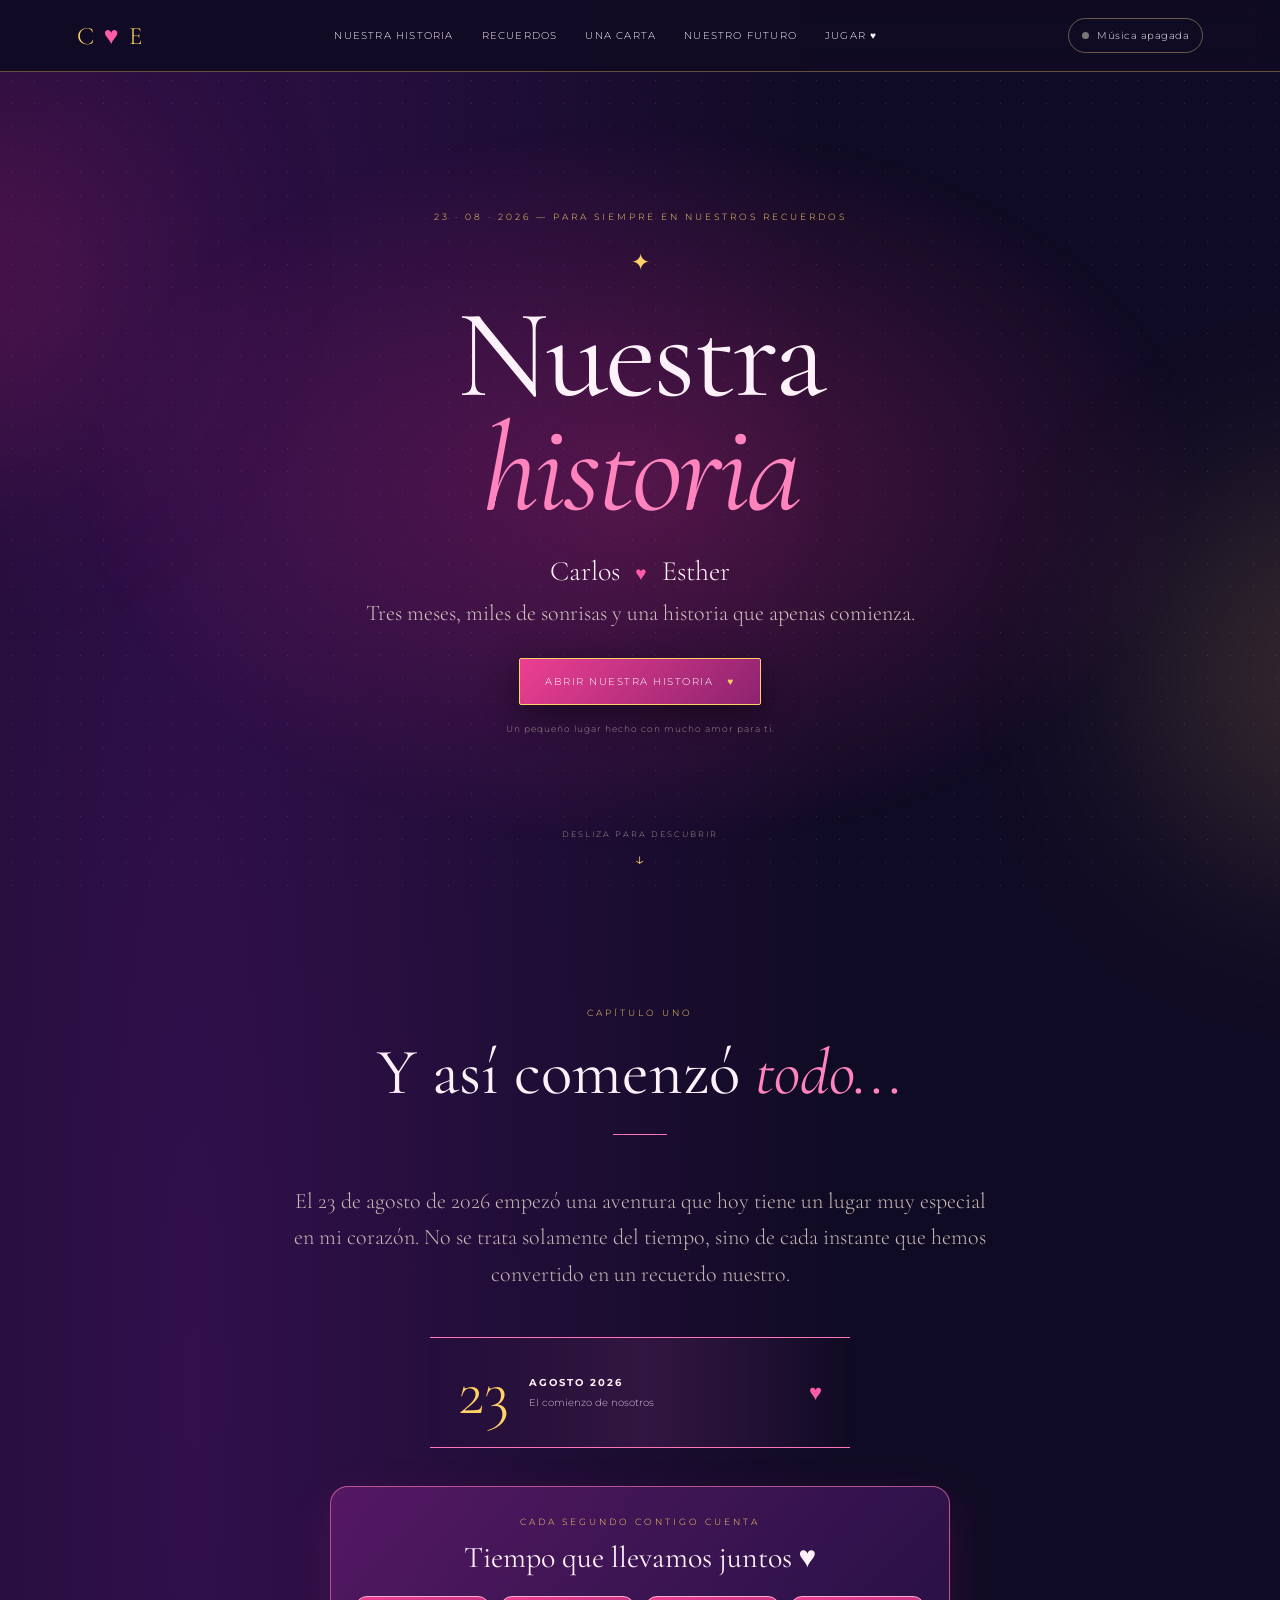
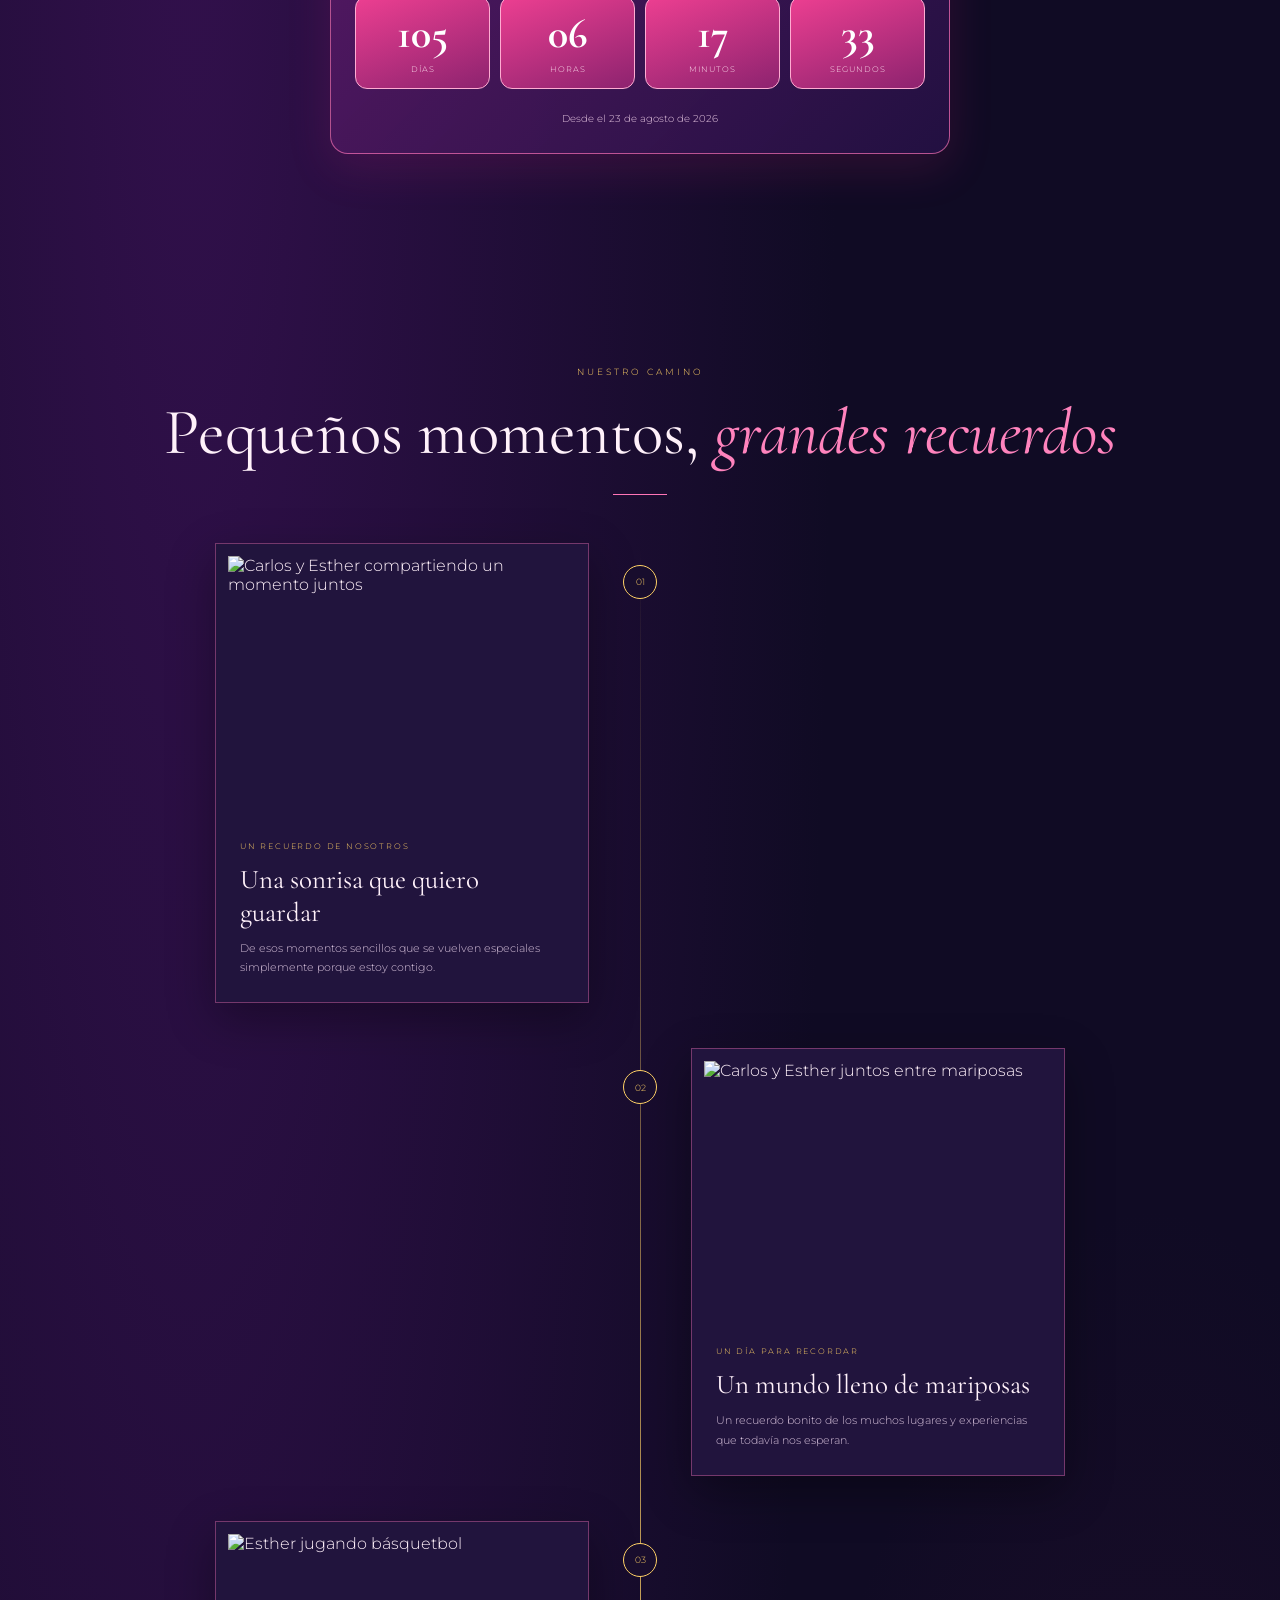
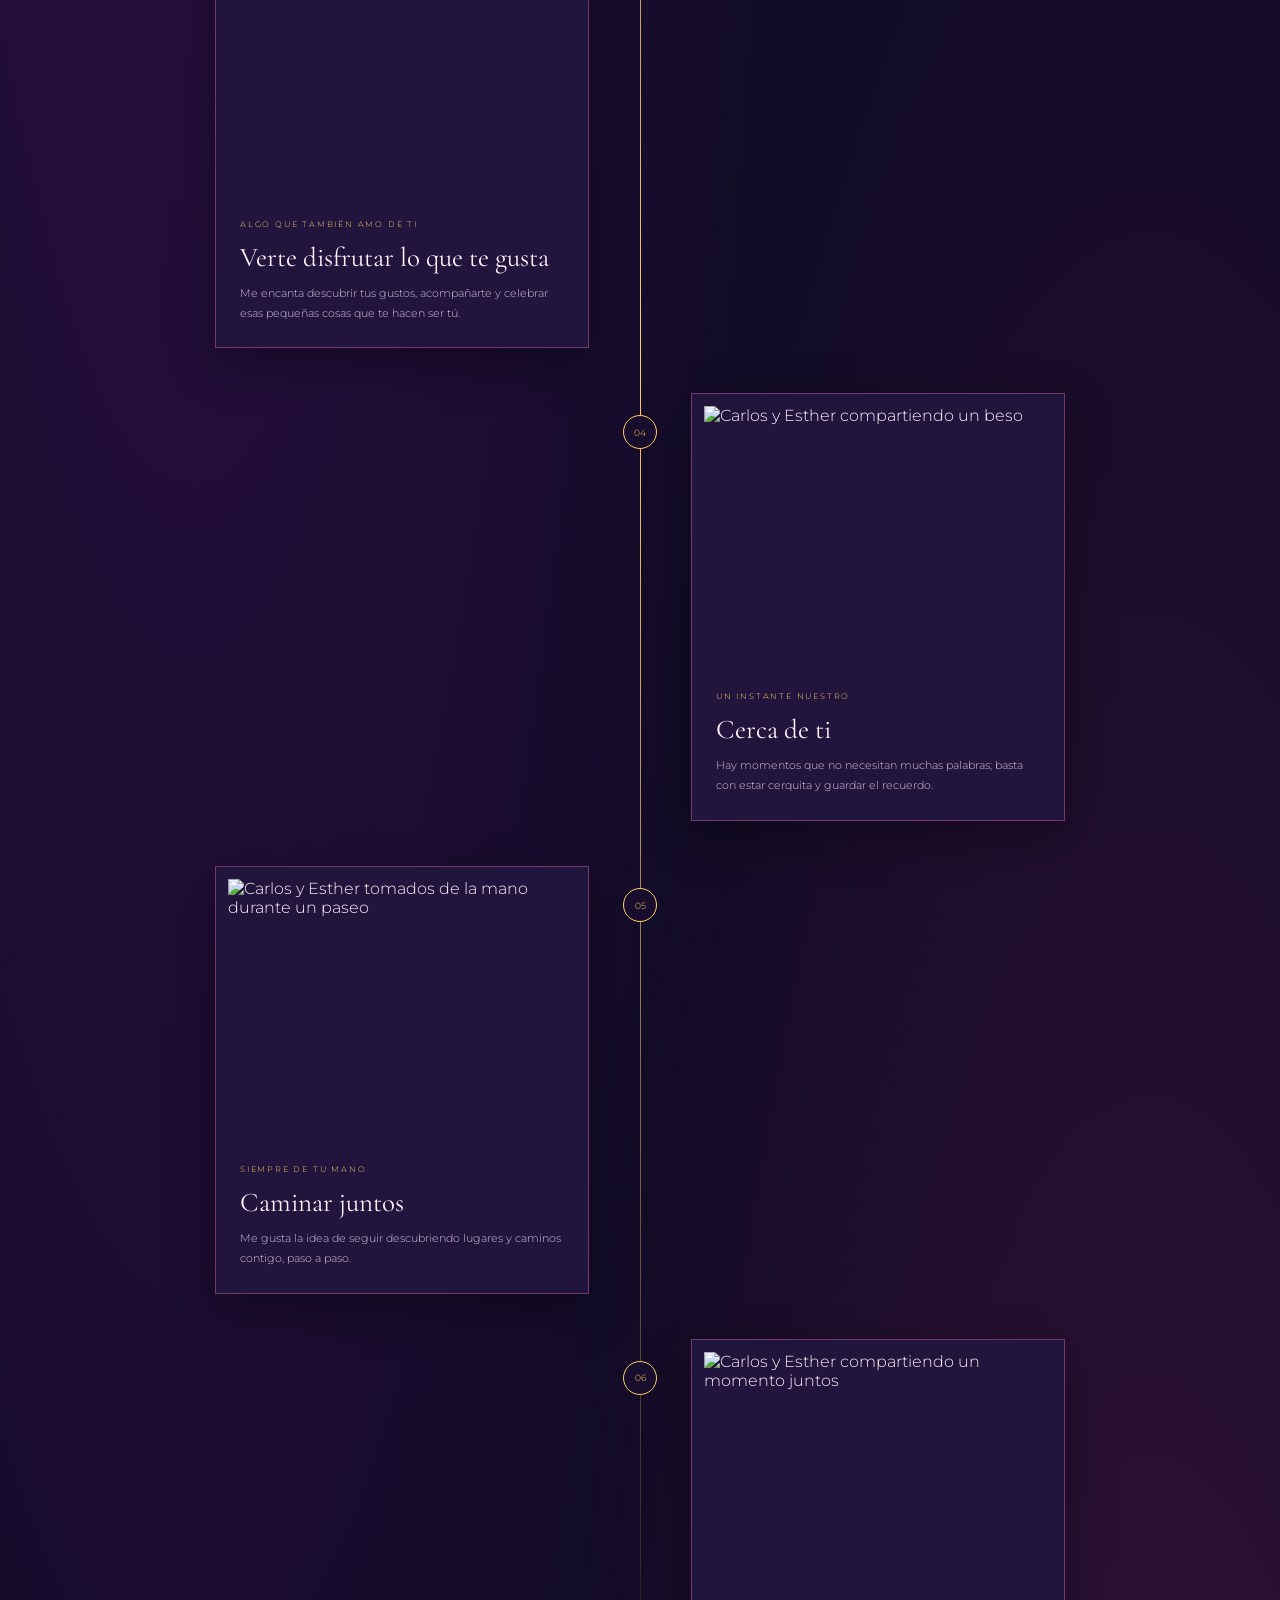
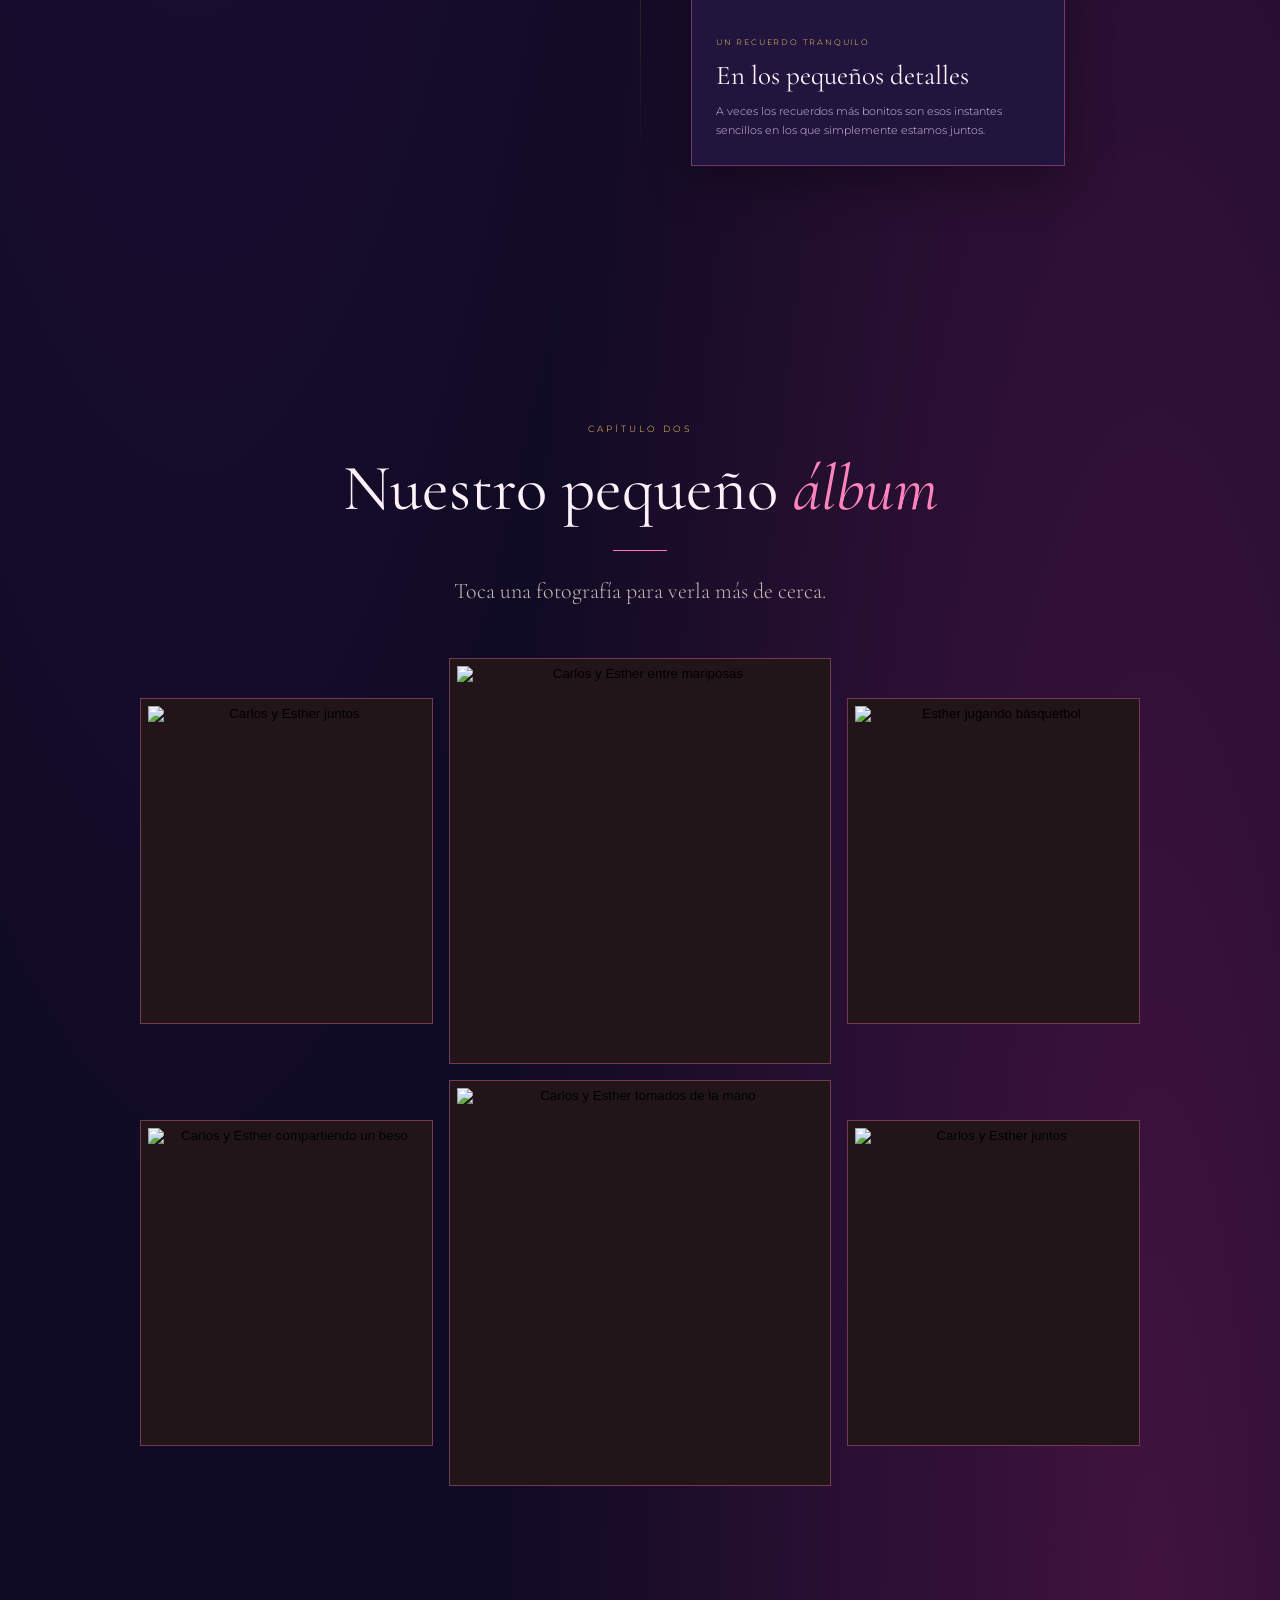
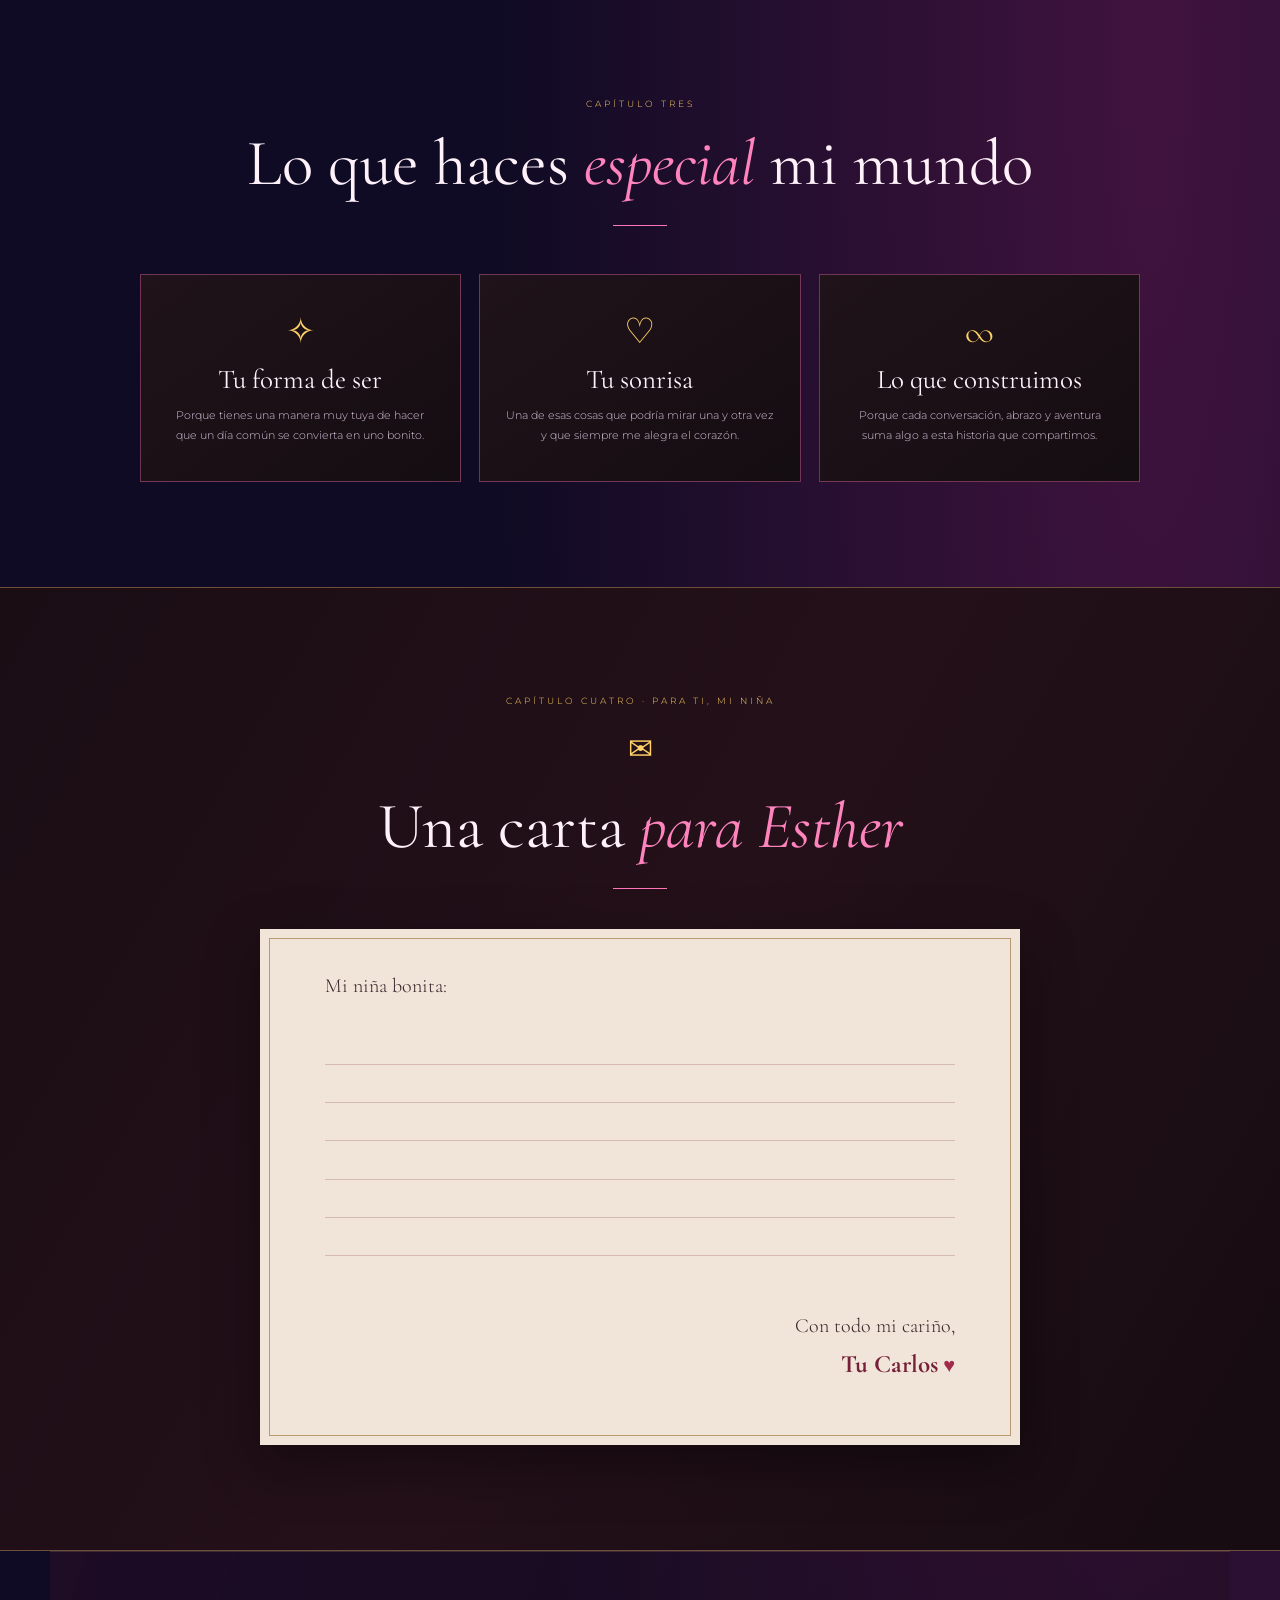
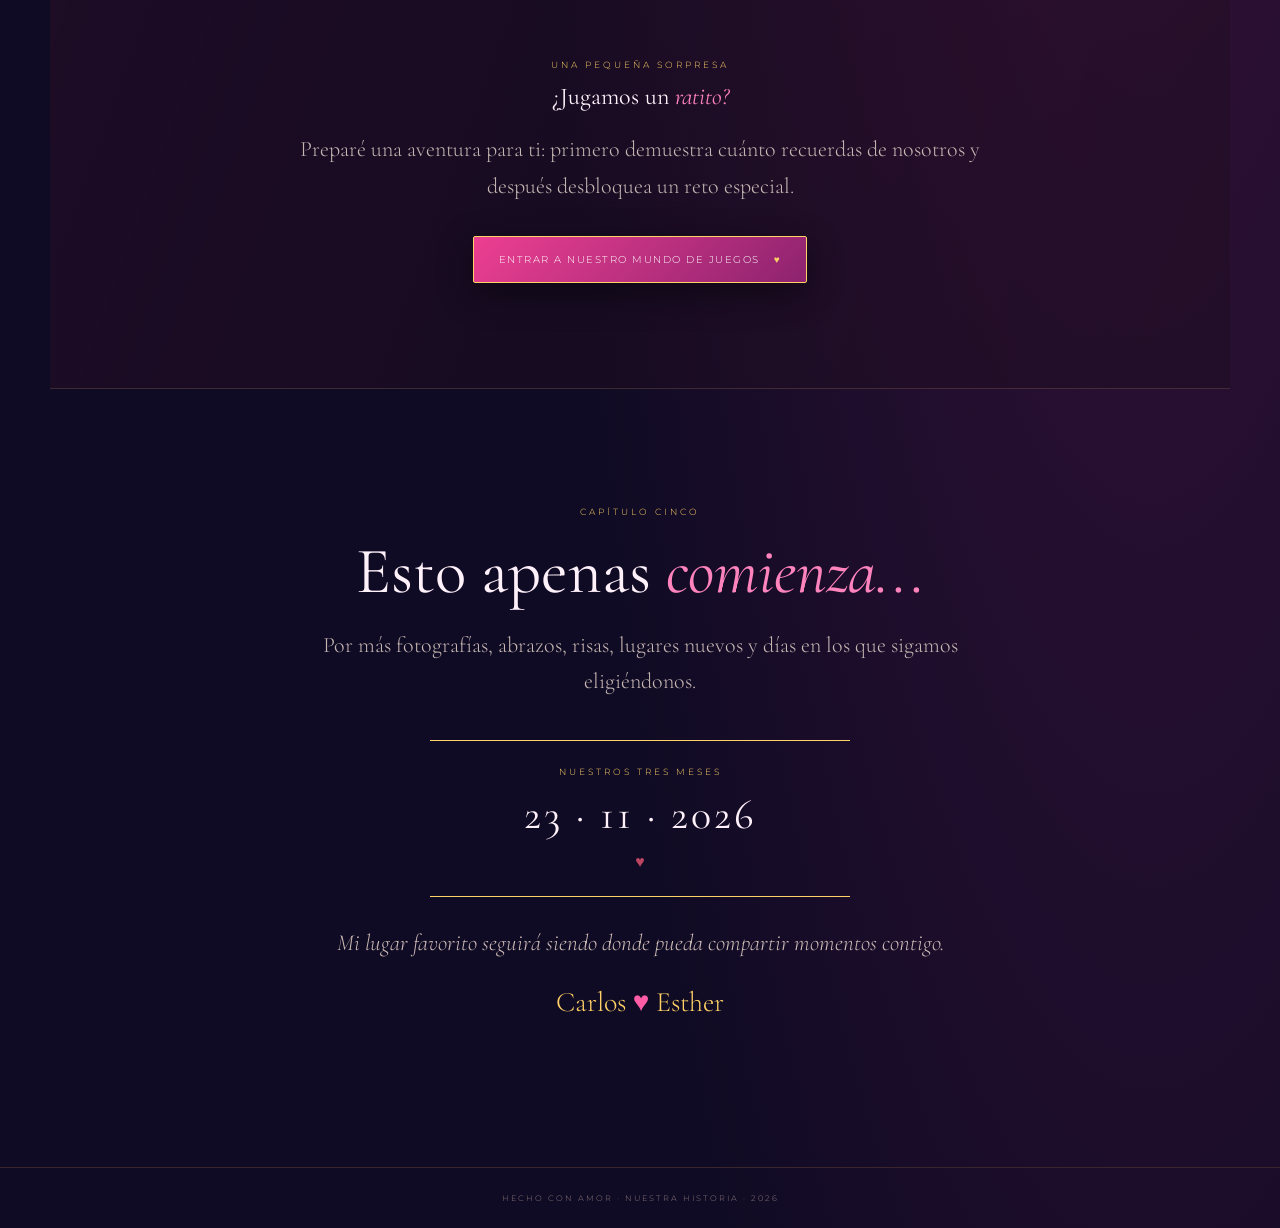
==== index.html @ ae290d11 "Add files via upload" ====
<!DOCTYPE html>
<html lang="es">
<head>
  <meta charset="UTF-8">
  <meta name="viewport" content="width=device-width, initial-scale=1.0">
  <meta name="theme-color" content="#10090d">
  <meta name="description" content="Nuestra historia: Carlos y Esther, tres meses de recuerdos.">
  <title>Nuestra historia | Carlos & Esther</title>
  <link rel="stylesheet" href="style.css">
</head>
<body>
  <div class="ambient ambient-one"></div>
  <div class="ambient ambient-two"></div>

  <header class="topbar">
    <a class="brand" href="#inicio" aria-label="Ir al inicio">C <span>♥</span> E</a>
    <button class="menu-toggle" id="menuToggle" aria-expanded="false" aria-controls="mainNav">☰</button>
    <nav id="mainNav" class="main-nav">
      <a href="#historia">Nuestra historia</a>
      <a href="#recuerdos">Recuerdos</a>
      <a href="#carta">Una carta</a>
      <a href="#futuro">Nuestro futuro</a>
      <a href="juegos.html">Jugar ♥</a>
    </nav>
    <button class="music-control" id="musicToggle" type="button" aria-label="Reproducir o pausar música">
      <span class="music-dot"></span><span id="musicLabel">Música apagada</span>
    </button>
  </header>

  <main>
    <section class="hero" id="inicio">
      <div class="hero-content">
        <p class="eyebrow">23 · 08 · 2026 — PARA SIEMPRE EN NUESTROS RECUERDOS</p>
        <div class="ornament">✦</div>
        <h1>Nuestra <em>historia</em></h1>
        <p class="hero-subtitle">Carlos <span class="heart">♥</span> Esther</p>
        <p class="hero-copy">Tres meses, miles de sonrisas y una historia que apenas comienza.</p>
        <button class="primary-button" id="enterButton" type="button">Abrir nuestra historia <span>♥</span></button>
        <p class="hint">Un pequeño lugar hecho con mucho amor para ti.</p>
      </div>
      <div class="scroll-cue">DESLIZA PARA DESCUBRIR <span>↓</span></div>
    </section>

    <section class="intro section" id="historia">
      <div class="section-heading">
        <p class="eyebrow">CAPÍTULO UNO</p>
        <h2>Y así comenzó <em>todo...</em></h2>
        <div class="gold-line"></div>
      </div>
      <p class="section-lead">El 23 de agosto de 2026 empezó una aventura que hoy tiene un lugar muy especial en mi corazón. No se trata solamente del tiempo, sino de cada instante que hemos convertido en un recuerdo nuestro.</p>
      <div class="date-card">
        <span class="date-number">23</span>
        <div><strong>AGOSTO 2026</strong><small>El comienzo de nosotros</small></div>
        <span class="date-heart">♥</span>
      </div>
      <div class="love-counter" aria-live="off">
        <p class="eyebrow">CADA SEGUNDO CONTIGO CUENTA</p>
        <h3>Tiempo que llevamos juntos ♥</h3>
        <div class="counter-grid">
          <div><strong id="countDays">0</strong><span>DÍAS</span></div>
          <div><strong id="countHours">00</strong><span>HORAS</span></div>
          <div><strong id="countMinutes">00</strong><span>MINUTOS</span></div>
          <div><strong id="countSeconds">00</strong><span>SEGUNDOS</span></div>
        </div>
        <small>Desde el 23 de agosto de 2026</small>
      </div>
    </section>

    <section class="timeline-section section">
      <div class="section-heading">
        <p class="eyebrow">NUESTRO CAMINO</p>
        <h2>Pequeños momentos, <em>grandes recuerdos</em></h2>
        <div class="gold-line"></div>
      </div>
      <div class="timeline">
        <article class="timeline-item">
          <div class="timeline-marker">01</div>
          <div class="timeline-card">
            <img src="fotos/recuerdo-01.jpg" alt="Carlos y Esther compartiendo un momento juntos" class="open-photo">
            <div class="timeline-text"><span class="mini-date">UN RECUERDO DE NOSOTROS</span><h3>Una sonrisa que quiero guardar</h3><p>De esos momentos sencillos que se vuelven especiales simplemente porque estoy contigo.</p></div>
          </div>
        </article>
        <article class="timeline-item reverse">
          <div class="timeline-marker">02</div>
          <div class="timeline-card">
            <img src="fotos/recuerdo-02.jpg" alt="Carlos y Esther juntos entre mariposas" class="open-photo">
            <div class="timeline-text"><span class="mini-date">UN DÍA PARA RECORDAR</span><h3>Un mundo lleno de mariposas</h3><p>Un recuerdo bonito de los muchos lugares y experiencias que todavía nos esperan.</p></div>
          </div>
        </article>
        <article class="timeline-item">
          <div class="timeline-marker">03</div>
          <div class="timeline-card">
            <img src="fotos/recuerdo-03.jpg" alt="Esther jugando básquetbol" class="open-photo">
            <div class="timeline-text"><span class="mini-date">ALGO QUE TAMBIÉN AMO DE TI</span><h3>Verte disfrutar lo que te gusta</h3><p>Me encanta descubrir tus gustos, acompañarte y celebrar esas pequeñas cosas que te hacen ser tú.</p></div>
          </div>
        </article>
        <article class="timeline-item reverse">
          <div class="timeline-marker">04</div>
          <div class="timeline-card">
            <img src="fotos/recuerdo-04.jpg" alt="Carlos y Esther compartiendo un beso" class="open-photo">
            <div class="timeline-text"><span class="mini-date">UN INSTANTE NUESTRO</span><h3>Cerca de ti</h3><p>Hay momentos que no necesitan muchas palabras; basta con estar cerquita y guardar el recuerdo.</p></div>
          </div>
        </article>
        <article class="timeline-item">
          <div class="timeline-marker">05</div>
          <div class="timeline-card">
            <img src="fotos/recuerdo-05.jpg" alt="Carlos y Esther tomados de la mano durante un paseo" class="open-photo">
            <div class="timeline-text"><span class="mini-date">SIEMPRE DE TU MANO</span><h3>Caminar juntos</h3><p>Me gusta la idea de seguir descubriendo lugares y caminos contigo, paso a paso.</p></div>
          </div>
        </article>
        <article class="timeline-item reverse">
          <div class="timeline-marker">06</div>
          <div class="timeline-card">
            <img src="fotos/recuerdo-06.jpg" alt="Carlos y Esther compartiendo un momento juntos" class="open-photo">
            <div class="timeline-text"><span class="mini-date">UN RECUERDO TRANQUILO</span><h3>En los pequeños detalles</h3><p>A veces los recuerdos más bonitos son esos instantes sencillos en los que simplemente estamos juntos.</p></div>
          </div>
        </article>
      </div>
    </section>

    <section class="gallery-section section" id="recuerdos">
      <div class="section-heading">
        <p class="eyebrow">CAPÍTULO DOS</p>
        <h2>Nuestro pequeño <em>álbum</em></h2>
        <div class="gold-line"></div>
        <p class="section-lead">Toca una fotografía para verla más de cerca.</p>
      </div>
      <div class="gallery">
        <button class="gallery-photo tall" data-photo="fotos/recuerdo-01.jpg" aria-label="Ampliar fotografía 1"><img src="fotos/recuerdo-01.jpg" alt="Carlos y Esther juntos"></button>
        <button class="gallery-photo wide" data-photo="fotos/recuerdo-02.jpg" aria-label="Ampliar fotografía 2"><img src="fotos/recuerdo-02.jpg" alt="Carlos y Esther entre mariposas"></button>
        <button class="gallery-photo tall" data-photo="fotos/recuerdo-03.jpg" aria-label="Ampliar fotografía 3"><img src="fotos/recuerdo-03.jpg" alt="Esther jugando básquetbol"></button>
        <button class="gallery-photo tall" data-photo="fotos/recuerdo-04.jpg" aria-label="Ampliar fotografía 4"><img src="fotos/recuerdo-04.jpg" alt="Carlos y Esther compartiendo un beso"></button>
        <button class="gallery-photo wide" data-photo="fotos/recuerdo-05.jpg" aria-label="Ampliar fotografía 5"><img src="fotos/recuerdo-05.jpg" alt="Carlos y Esther tomados de la mano"></button>
        <button class="gallery-photo tall" data-photo="fotos/recuerdo-06.jpg" aria-label="Ampliar fotografía 6"><img src="fotos/recuerdo-06.jpg" alt="Carlos y Esther juntos"></button>
      </div>
    </section>

    <section class="love-section section">
      <div class="section-heading">
        <p class="eyebrow">CAPÍTULO TRES</p>
        <h2>Lo que haces <em>especial</em> mi mundo</h2>
        <div class="gold-line"></div>
      </div>
      <div class="love-grid">
        <article class="love-card"><span>✧</span><h3>Tu forma de ser</h3><p>Porque tienes una manera muy tuya de hacer que un día común se convierta en uno bonito.</p></article>
        <article class="love-card"><span>♡</span><h3>Tu sonrisa</h3><p>Una de esas cosas que podría mirar una y otra vez y que siempre me alegra el corazón.</p></article>
        <article class="love-card"><span>∞</span><h3>Lo que construimos</h3><p>Porque cada conversación, abrazo y aventura suma algo a esta historia que compartimos.</p></article>
      </div>
    </section>

    <section class="letter-section section" id="carta">
      <div class="letter-wrap">
        <p class="eyebrow">CAPÍTULO CUATRO · PARA TI, MI NIÑA</p>
        <div class="letter-icon">✉</div>
        <h2>Una carta <em>para Esther</em></h2>
        <div class="gold-line"></div>
        <div class="letter letter-blank">
          <p>Mi niña bonita:</p>
          <div class="write-lines" aria-label="Espacio reservado para escribir tu carta">
            <span></span><span></span><span></span><span></span><span></span><span></span>
          </div>
          <p class="letter-sign">Con todo mi cariño,<br><strong>Tu Carlos</strong> <span>♥</span></p>
        </div>
      </div>
    </section>

    <section class="games-invite section">
      <p class="eyebrow">UNA PEQUEÑA SORPRESA</p>
      <h2>¿Jugamos un <em>ratito?</em></h2>
      <p class="section-lead">Preparé una aventura para ti: primero demuestra cuánto recuerdas de nosotros y después desbloquea un reto especial.</p>
      <a class="primary-button game-link" href="juegos.html">Entrar a nuestro mundo de juegos <span>♥</span></a>
    </section>

    <section class="future-section section" id="futuro">
      <p class="eyebrow">CAPÍTULO CINCO</p>
      <h2>Esto apenas <em>comienza...</em></h2>
      <p class="section-lead">Por más fotografías, abrazos, risas, lugares nuevos y días en los que sigamos eligiéndonos.</p>
      <div class="anniversary">
        <span class="anniversary-label">NUESTROS TRES MESES</span>
        <strong>23 · 11 · 2026</strong>
        <span class="anniversary-heart">♥</span>
      </div>
      <p class="closing">Mi lugar favorito seguirá siendo donde pueda compartir momentos contigo.</p>
      <p class="final-names">Carlos <span>♥</span> Esther</p>
    </section>
  </main>

  <footer>HECHO CON AMOR · NUESTRA HISTORIA · 2026</footer>

  <audio id="backgroundMusic" src="musica/labios-de-cereza-2.mp3" preload="auto" loop></audio>

  <div class="lightbox" id="lightbox" aria-hidden="true">
    <button class="lightbox-close" id="lightboxClose" aria-label="Cerrar fotografía">×</button>
    <img id="lightboxImage" src="" alt="Fotografía ampliada">
  </div>

  <script src="script.js"></script>
</body>
</html>
---- style.css ----
@import url('https://fonts.googleapis.com/css2?family=Cormorant+Garamond:ital,wght@0,400;0,500;0,600;1,400;1,500&family=Montserrat:wght@300;400;500;600&display=swap');

:root{--black:#10090d;--panel:#1a1016;--wine:#751d37;--wine2:#a12b4b;--gold:#d6b878;--cream:#f4e9dc;--muted:#b9a9a9}
*{box-sizing:border-box}
html{scroll-behavior:smooth;scroll-padding-top:85px}
body{margin:0;background:var(--black);color:var(--cream);font-family:Montserrat,Arial,sans-serif;font-weight:300;overflow-x:hidden}
body:before{content:"";position:fixed;inset:0;pointer-events:none;z-index:-1;opacity:.13;background-image:radial-gradient(#d6b878 0.6px,transparent .6px);background-size:23px 23px}
.ambient{position:fixed;width:360px;height:360px;border-radius:50%;filter:blur(110px);opacity:.12;pointer-events:none;z-index:-1}.ambient-one{background:#9b2346;top:10%;left:-220px}.ambient-two{background:#b68b45;right:-240px;bottom:5%}
.topbar{height:72px;padding:0 6%;display:flex;align-items:center;justify-content:space-between;position:sticky;top:0;z-index:20;background:rgba(16,9,13,.92);backdrop-filter:blur(14px);border-bottom:1px solid rgba(214,184,120,.2)}
.brand{font-family:'Cormorant Garamond',serif;font-size:25px;color:var(--gold);text-decoration:none;letter-spacing:2px}.brand span,.heart,.final-names span{color:#c44b68}
.main-nav{display:flex;gap:28px}.main-nav a{font-size:10px;letter-spacing:1.2px;text-transform:uppercase;color:var(--cream);text-decoration:none;transition:.25s}.main-nav a:hover{color:var(--gold)}
.music-control,.menu-toggle{border:1px solid rgba(214,184,120,.45);background:transparent;color:var(--cream);padding:10px 13px;border-radius:30px;font:inherit;font-size:10px;letter-spacing:.5px;cursor:pointer}.music-dot{display:inline-block;width:7px;height:7px;background:#777;border-radius:50%;margin-right:8px}.music-control.playing .music-dot{background:#d6b878;box-shadow:0 0 10px #d6b878;animation:pulse 1.5s infinite}.menu-toggle{display:none}
.hero{min-height:calc(100vh - 72px);display:grid;place-items:center;text-align:center;position:relative;padding:90px 20px 110px;background:radial-gradient(ellipse at center,rgba(102,23,49,.22),transparent 58%)}
.hero-content{max-width:760px;animation:rise 1.2s both}.eyebrow{font-size:9px;letter-spacing:3px;color:var(--gold);line-height:1.8}.ornament{color:var(--gold);font-size:23px;margin:23px 0}
h1,h2,h3,p{margin-top:0}h1,h2{font-family:'Cormorant Garamond',Georgia,serif;font-weight:400}h1{font-size:clamp(65px,12vw,126px);line-height:.9;margin:0;color:var(--cream);letter-spacing:-3px}h1 em,h2 em{color:var(--gold);font-weight:400}h1 em{display:block}
.hero-subtitle{font-family:'Cormorant Garamond',serif;font-size:28px;margin:28px 0 12px}.heart{font-size:19px;padding:0 8px}.hero-copy{font-family:'Cormorant Garamond',serif;font-size:22px;color:#d2c1bd;margin:0 auto 32px}
.primary-button{background:linear-gradient(135deg,#84223e,#541326);border:1px solid var(--gold);border-radius:2px;color:#fff1df;padding:16px 25px;font:inherit;font-size:10px;letter-spacing:1.5px;text-transform:uppercase;cursor:pointer;box-shadow:0 10px 35px #0007;transition:.3s}.primary-button:hover{transform:translateY(-3px);box-shadow:0 12px 35px #8d294a55}.primary-button span{color:var(--gold);margin-left:10px}.hint{font-size:9px;color:#9d8b8d;margin-top:18px;letter-spacing:1px}.scroll-cue{position:absolute;bottom:30px;font-size:8px;letter-spacing:2px;color:#a99791}.scroll-cue span{display:block;color:var(--gold);font-size:18px;margin-top:9px}
.section{padding:105px 7%;max-width:1180px;margin:auto}.section-heading{text-align:center;margin-bottom:48px}.section-heading h2,.letter-wrap h2,.future-section h2{font-size:clamp(42px,6vw,65px);margin:12px 0 16px}.gold-line{width:54px;height:1px;background:var(--gold);margin:22px auto}.section-lead{max-width:700px;margin:0 auto;text-align:center;color:#c6b7b3;font-family:'Cormorant Garamond',serif;font-size:22px;line-height:1.65}
.date-card{max-width:420px;margin:45px auto 0;padding:22px 28px;border-top:1px solid #8f7047;border-bottom:1px solid #8f7047;display:flex;align-items:center;gap:20px;background:linear-gradient(90deg,transparent,#24151c,transparent)}.date-number{font-family:'Cormorant Garamond',serif;font-size:65px;color:var(--gold);line-height:1}.date-card strong,.date-card small{display:block}.date-card strong{font-size:10px;letter-spacing:2px}.date-card small{font-size:10px;color:var(--muted);margin-top:7px}.date-heart{margin-left:auto;color:#bd4561;font-size:22px}
.timeline{max-width:850px;margin:0 auto;position:relative}.timeline:before{content:"";position:absolute;left:50%;top:0;bottom:0;width:1px;background:linear-gradient(transparent,var(--gold),transparent)}.timeline-item{position:relative;display:flex;width:100%;margin:0 0 45px}.timeline-item.reverse{justify-content:flex-end}.timeline-marker{position:absolute;left:calc(50% - 17px);top:22px;width:34px;height:34px;border:1px solid var(--gold);border-radius:50%;background:var(--black);display:grid;place-items:center;color:var(--gold);font-size:9px;z-index:2}.timeline-card{width:44%;background:var(--panel);border:1px solid rgba(214,184,120,.2);padding:12px;box-shadow:0 16px 45px #0005}.timeline-card img{width:100%;height:260px;object-fit:cover;cursor:zoom-in;display:block}.timeline-text{padding:18px 12px 12px}.mini-date{font-size:8px;letter-spacing:1.8px;color:var(--gold)}.timeline-text h3,.love-card h3{font-family:'Cormorant Garamond',serif;font-size:27px;font-weight:400;margin:10px 0}.timeline-text p,.love-card p{font-size:11px;line-height:1.8;color:var(--muted);margin:0}
.gallery{display:grid;grid-template-columns:1fr 1.3fr 1fr;gap:16px;align-items:center}.gallery-photo{padding:7px;background:#21151a;border:1px solid rgba(214,184,120,.35);cursor:zoom-in;overflow:hidden}.gallery-photo img{width:100%;height:310px;display:block;object-fit:cover;transition:transform .5s}.gallery-photo:hover img{transform:scale(1.04)}.gallery-photo.wide img{height:390px}
.love-grid{display:grid;grid-template-columns:repeat(3,1fr);gap:18px}.love-card{text-align:center;padding:36px 24px;background:linear-gradient(145deg,#20131a,#140d11);border:1px solid rgba(214,184,120,.22)}.love-card>span{font-family:'Cormorant Garamond',serif;color:var(--gold);font-size:35px}
.letter-section{max-width:none;background:linear-gradient(120deg,#1a0d14,#241019,#160c11);border-top:1px solid #6f4e3c;border-bottom:1px solid #6f4e3c}.letter-wrap{max-width:760px;margin:auto;text-align:center}.letter-icon{font-size:30px;color:var(--gold);margin:20px}.letter{margin-top:40px;text-align:left;padding:40px clamp(22px,6vw,65px);background:#f0e5d8;color:#38232a;box-shadow:0 18px 50px #0006;position:relative}.letter:before{content:"";position:absolute;inset:9px;border:1px solid #b99a70;pointer-events:none}.letter p{font-family:'Cormorant Garamond',serif;font-size:20px;line-height:1.7;position:relative}.letter-sign{text-align:right!important;margin-top:28px}.letter-sign strong{font-size:25px;color:#761f39}.letter-sign span{color:#a12b4b}
.future-section{text-align:center;padding-top:115px;padding-bottom:120px}.anniversary{max-width:420px;margin:40px auto 32px;padding:25px;border-top:1px solid var(--gold);border-bottom:1px solid var(--gold);display:flex;flex-direction:column;gap:12px}.anniversary-label{font-size:9px;letter-spacing:3px;color:var(--gold)}.anniversary strong{font-family:'Cormorant Garamond',serif;font-size:42px;font-weight:400;letter-spacing:3px}.anniversary-heart{color:#bd4561}.closing{font-family:'Cormorant Garamond',serif;font-style:italic;font-size:23px;color:#cbb9b4}.final-names{font-family:'Cormorant Garamond',serif;font-size:28px;color:var(--gold);margin-top:28px}
footer{text-align:center;border-top:1px solid #3a252d;padding:25px;font-size:8px;letter-spacing:2px;color:#8d7b7d}
.lightbox{position:fixed;inset:0;background:#080507f2;z-index:50;display:none;align-items:center;justify-content:center;padding:35px}.lightbox.open{display:flex}.lightbox img{max-width:min(92vw,1000px);max-height:86vh;object-fit:contain;border:1px solid var(--gold);padding:6px;background:#1a1016}.lightbox-close{position:absolute;top:20px;right:25px;background:none;border:0;color:white;font-size:40px;cursor:pointer}
@keyframes rise{from{opacity:0;transform:translateY(22px)}to{opacity:1;transform:translateY(0)}}@keyframes pulse{50%{opacity:.45;box-shadow:0 0 2px #d6b878}}
@media(max-width:760px){.topbar{padding:0 5%;height:64px}.menu-toggle{display:block;margin-left:auto;margin-right:10px}.main-nav{display:none;position:absolute;top:64px;left:0;right:0;background:#160d12;padding:18px 7%;border-bottom:1px solid #6b4b39;flex-direction:column;gap:20px}.main-nav.open{display:flex}.music-control{padding:9px 10px;font-size:9px}.hero{min-height:calc(90vh - 64px);padding-top:70px}.section{padding:78px 6%}.timeline:before{left:16px}.timeline-item,.timeline-item.reverse{justify-content:flex-start;padding-left:48px}.timeline-marker{left:0}.timeline-card{width:100%}.timeline-card img{height:230px}.gallery{grid-template-columns:1fr 1fr}.gallery-photo img,.gallery-photo.wide img{height:220px}.gallery-photo.wide{grid-column:span 2}.love-grid{grid-template-columns:1fr}.letter{padding:32px 24px}.letter p{font-size:18px}.anniversary strong{font-size:34px}}
@media(prefers-reduced-motion:reduce){html{scroll-behavior:auto}*,*:before,*:after{animation-duration:.01ms!important;transition-duration:.01ms!important}}

/* Espacio reservado para la carta personal de Carlos */
.letter-blank{min-height:440px;display:flex;flex-direction:column}
.write-lines{flex:1;min-height:230px;display:flex;flex-direction:column;justify-content:space-around;margin:8px 0 20px}
.write-lines span{display:block;border-bottom:1px solid rgba(117,31,57,.22);height:30px}

.games-invite{text-align:center;border-top:1px solid rgba(214,184,120,.18);border-bottom:1px solid rgba(214,184,120,.18);background:linear-gradient(110deg,rgba(91,20,43,.18),rgba(20,12,17,.25))}
.game-link{display:inline-block;text-decoration:none;margin-top:32px}


/* Nueva paleta: colores más vivos, alegres y románticos */
:root{--black:#100b24;--panel:#21143d;--wine:#a51f65;--wine2:#ed3f91;--gold:#ffd166;--cream:#fff1fa;--muted:#d4bfd9}
body{background:radial-gradient(ellipse at 15% 15%,#32104c 0,transparent 42%),radial-gradient(ellipse at 90% 70%,#40133e 0,transparent 40%),var(--black)}
body:before{opacity:.19;background-image:radial-gradient(#ff8ac4 .7px,transparent .7px)}
.ambient-one{background:#ff2f92;opacity:.2}.ambient-two{background:#ffd166;opacity:.18}
.topbar{background:rgba(16,11,36,.94);border-bottom-color:rgba(255,209,102,.35)}
.brand,.eyebrow,.ornament,.scroll-cue span{color:#ffd166}
.brand span,.heart,.final-names span,.date-heart{color:#ff5ca8}
h1 em,h2 em{color:#ff83bd}
.hero{background:radial-gradient(ellipse at center,rgba(222,44,139,.3),transparent 62%)}
.primary-button{background:linear-gradient(135deg,#ed3f91,#8d236f);border-color:#ffd166;color:#fff}
.primary-button:hover{box-shadow:0 12px 35px #ed3f9166}
.date-card{border-color:#ff75b7;background:linear-gradient(90deg,transparent,#321641,transparent)}
.date-number{color:#ffd166}
.timeline-card,.love-card,.letter,.gallery-photo{border-color:rgba(255,117,183,.38)}
.timeline-marker{border-color:#ffd166;color:#ffd166;background:#180d2d}
.gold-line{background:#ff75b7}
.love-counter{max-width:620px;margin:38px auto 0;padding:27px 24px;border:1px solid rgba(255,117,183,.65);border-radius:18px;background:linear-gradient(135deg,rgba(91,26,104,.88),rgba(35,17,67,.94));box-shadow:0 15px 45px #e72b8b24;text-align:center}
.love-counter h3{font-family:'Cormorant Garamond',serif;font-size:30px;font-weight:400;color:#fff1fa;margin:8px 0 20px}
.counter-grid{display:grid;grid-template-columns:repeat(4,1fr);gap:10px;margin:18px 0}
.counter-grid div{padding:14px 6px;border-radius:12px;background:linear-gradient(160deg,#ed3f91,#8d236f);border:1px solid #ffacd2}
.counter-grid strong{display:block;font-family:'Cormorant Garamond',serif;font-size:clamp(27px,5vw,42px);line-height:1.1;color:#fff}
.counter-grid span{display:block;font-size:8px;letter-spacing:1px;color:#ffe2f0;margin-top:7px}
.love-counter>small{color:#e8c9e3;font-size:10px}
@media(max-width:480px){.counter-grid{gap:6px}.counter-grid div{padding:12px 3px}.counter-grid span{font-size:7px}}
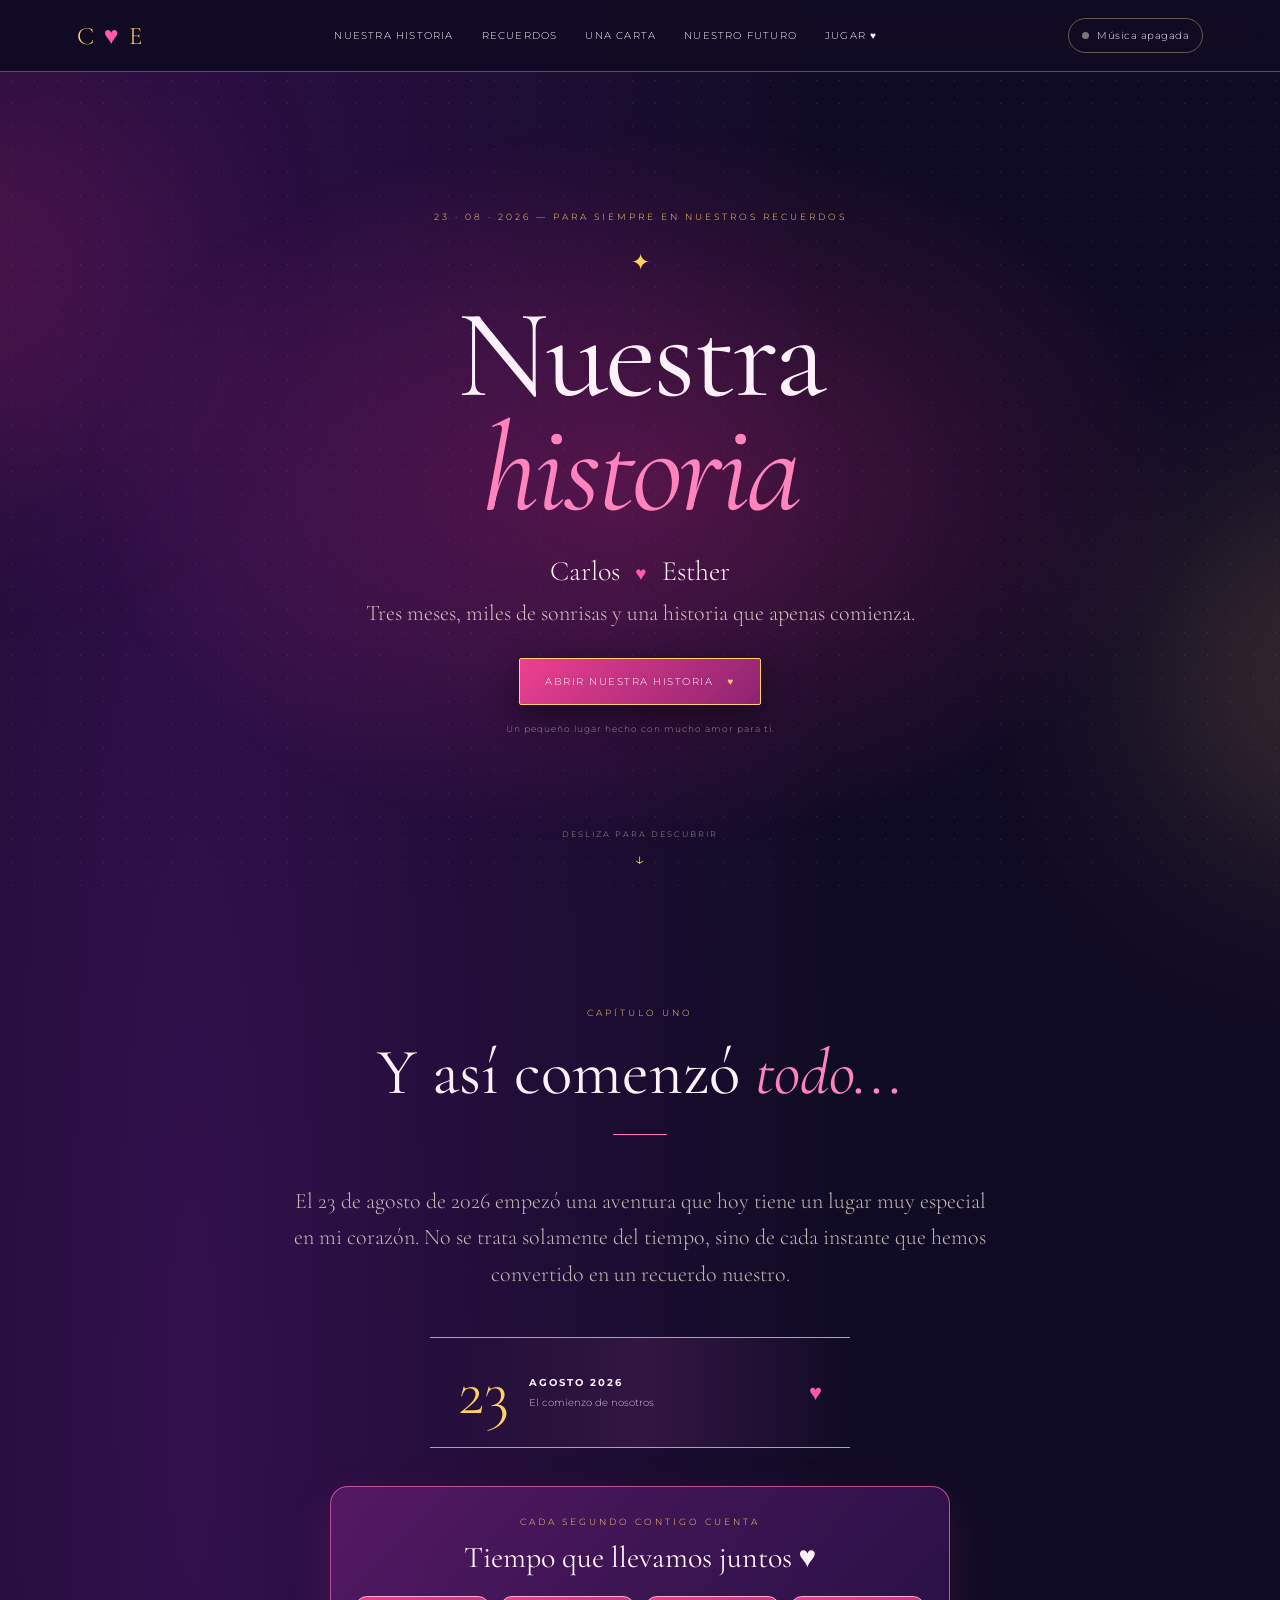
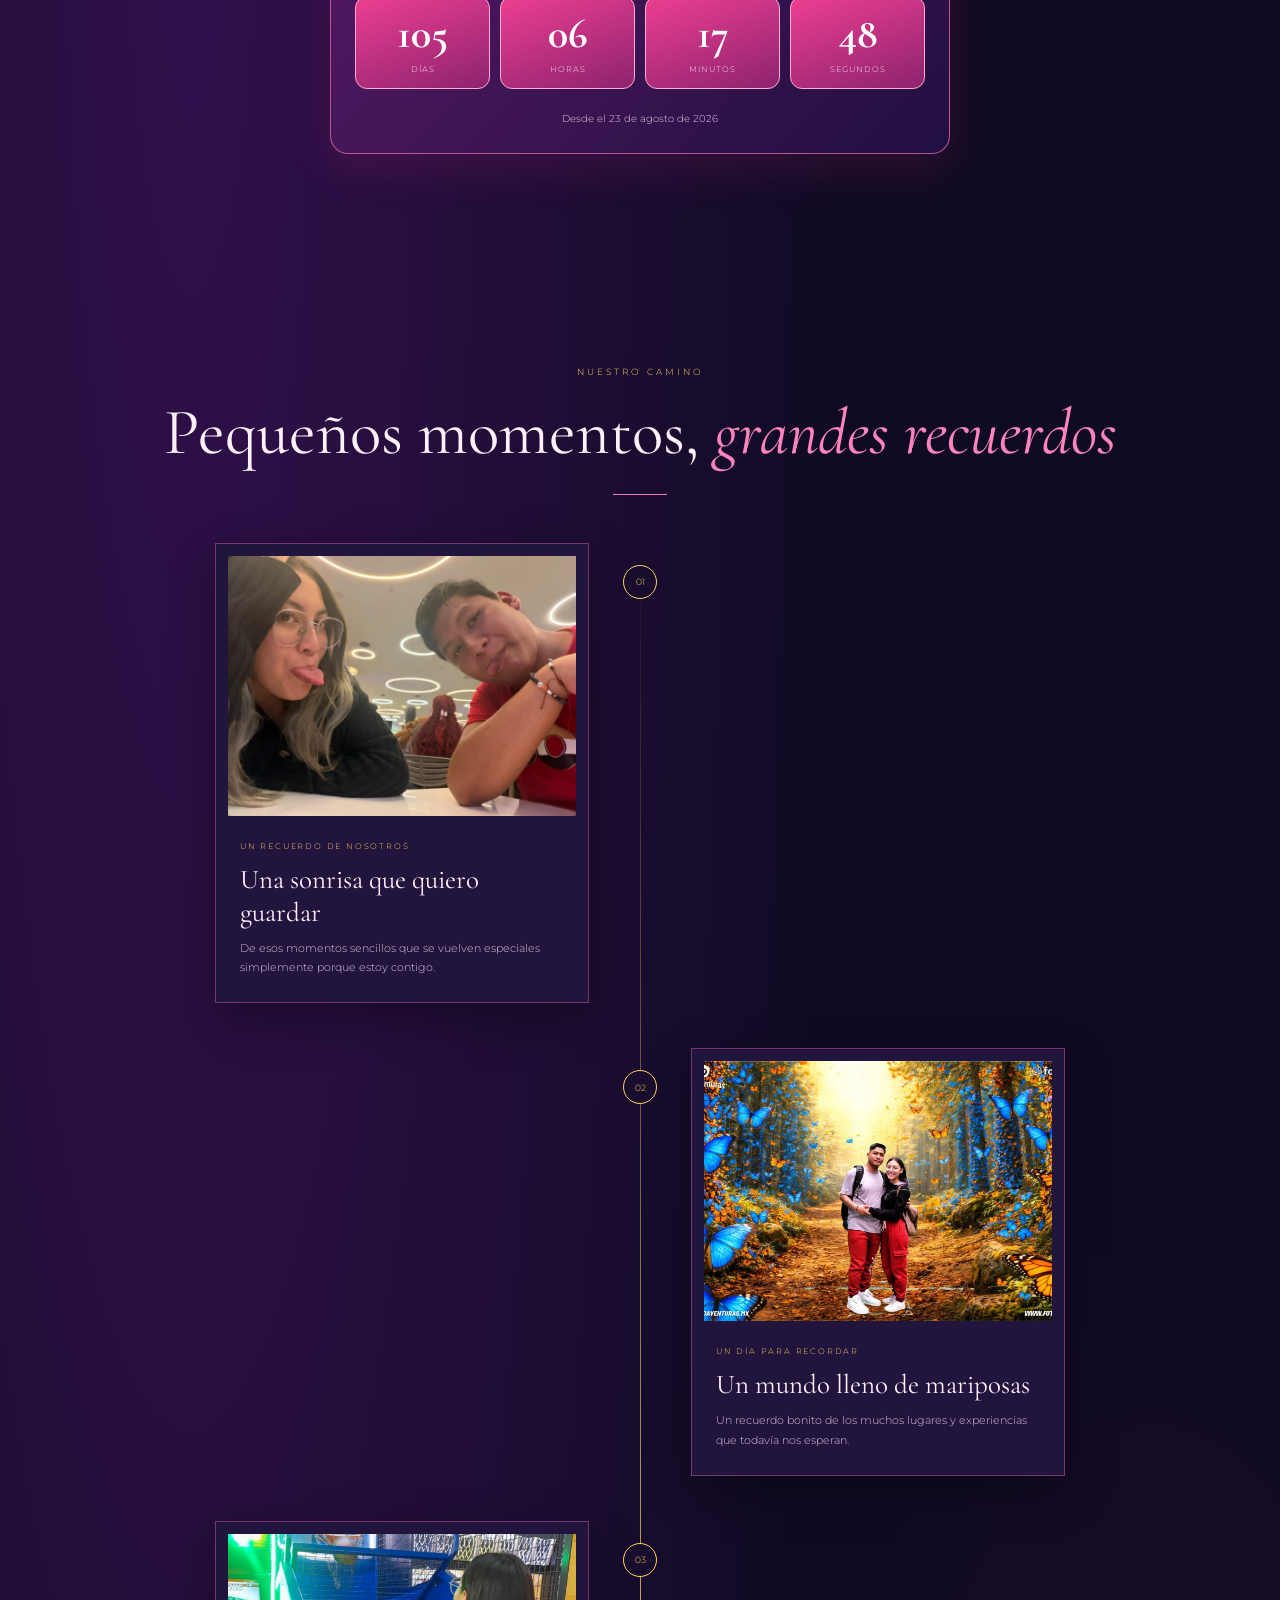
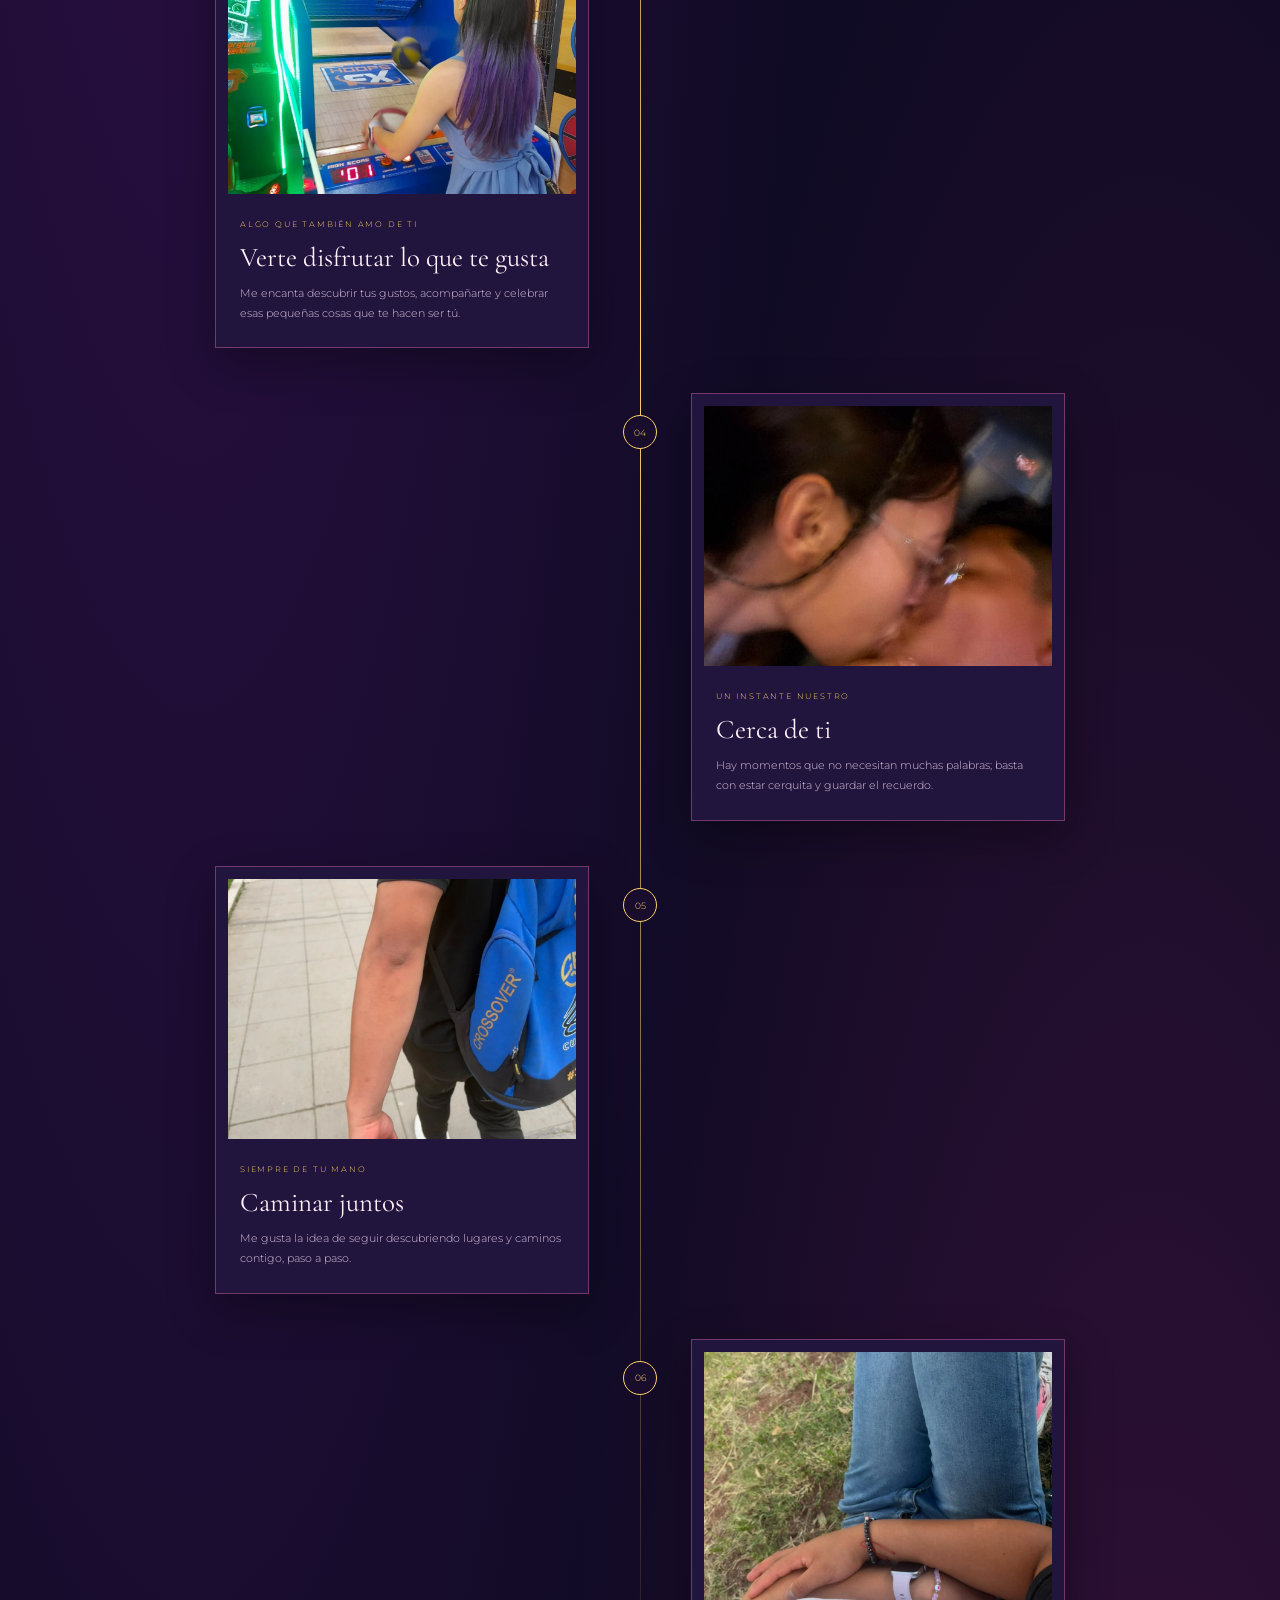
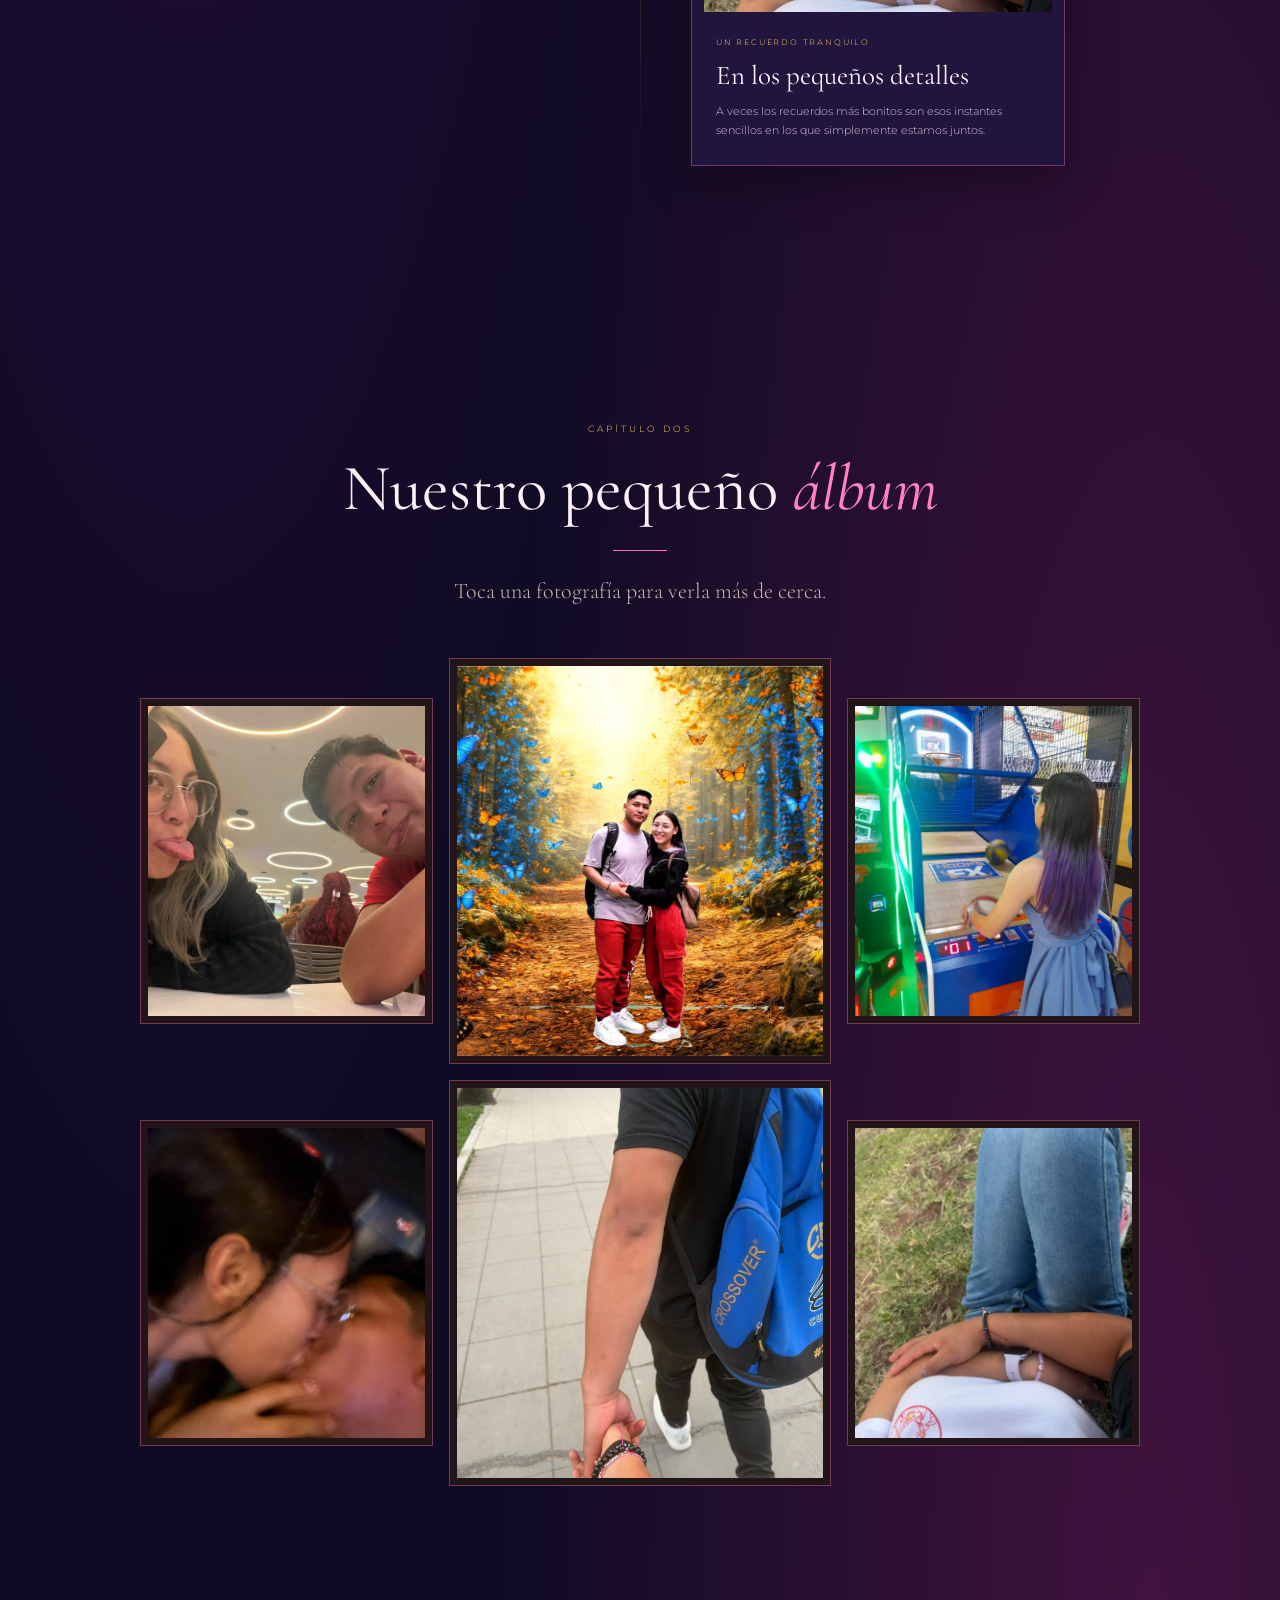
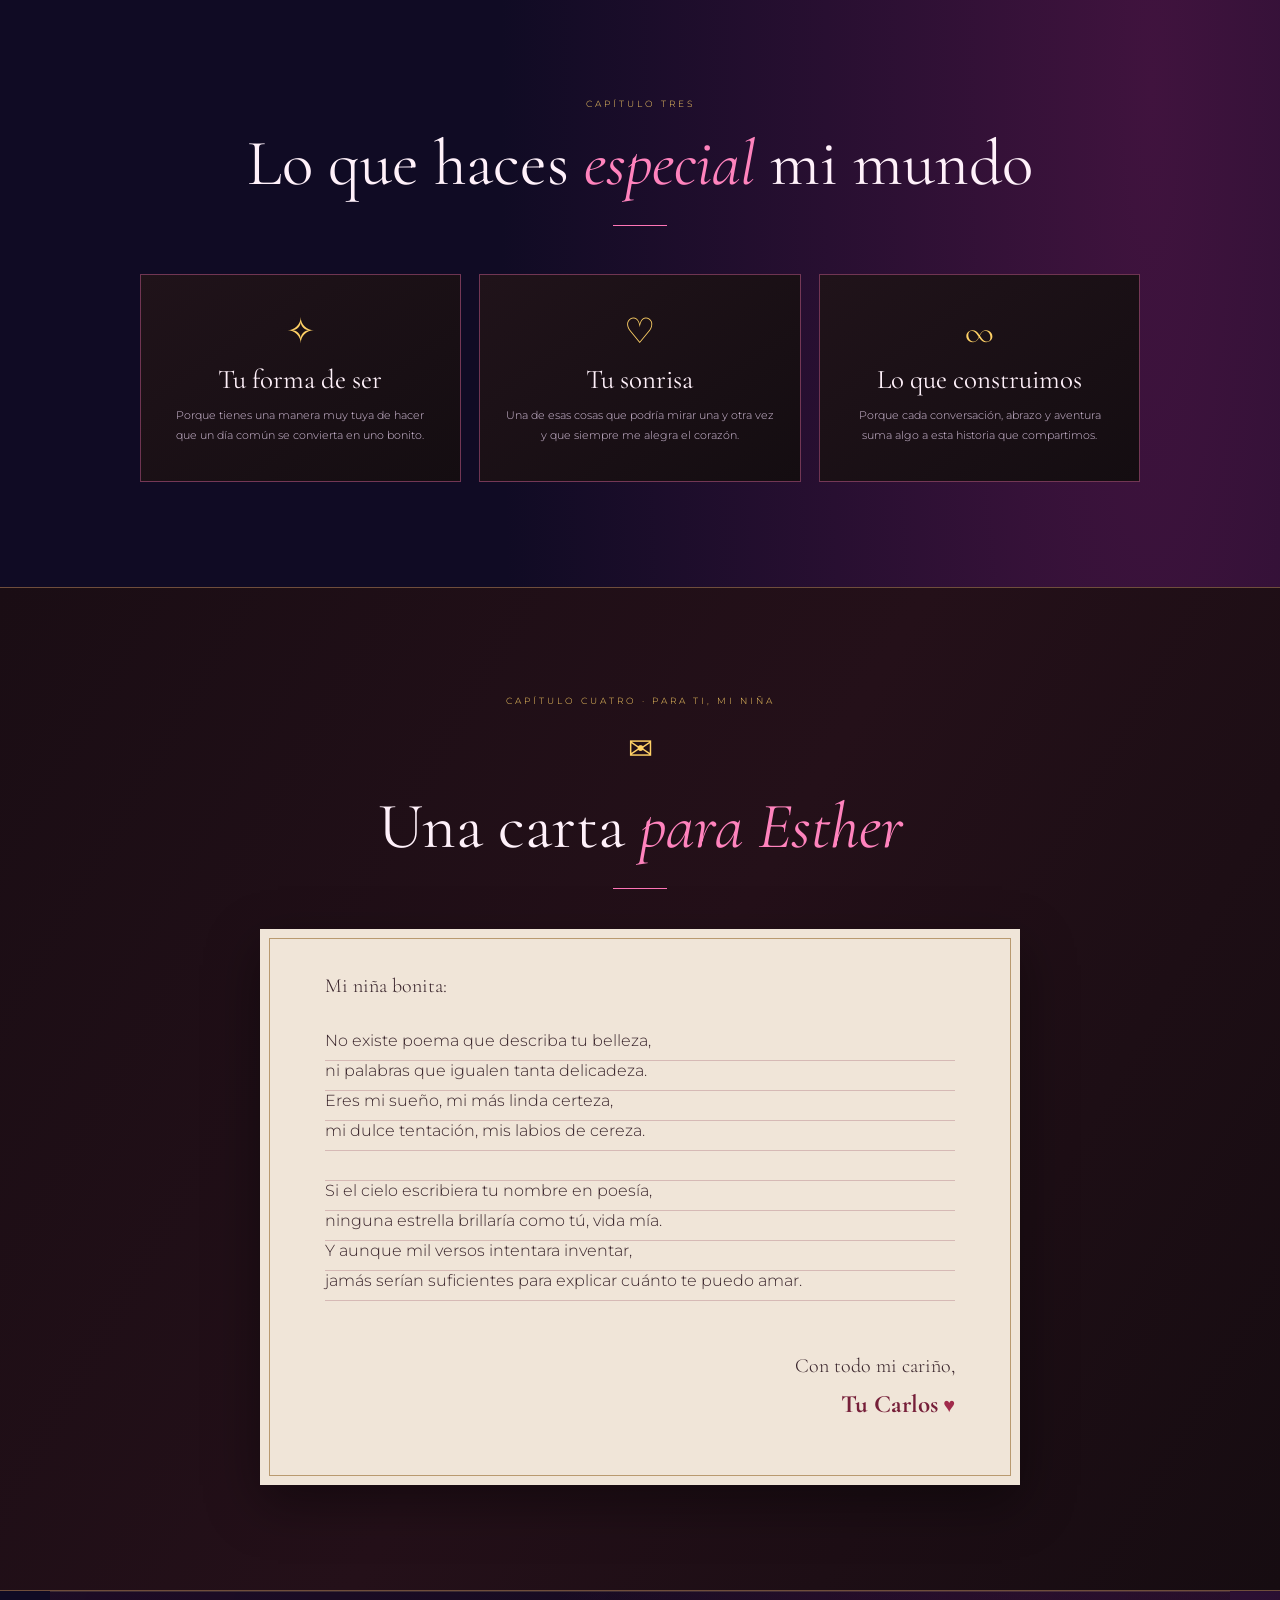
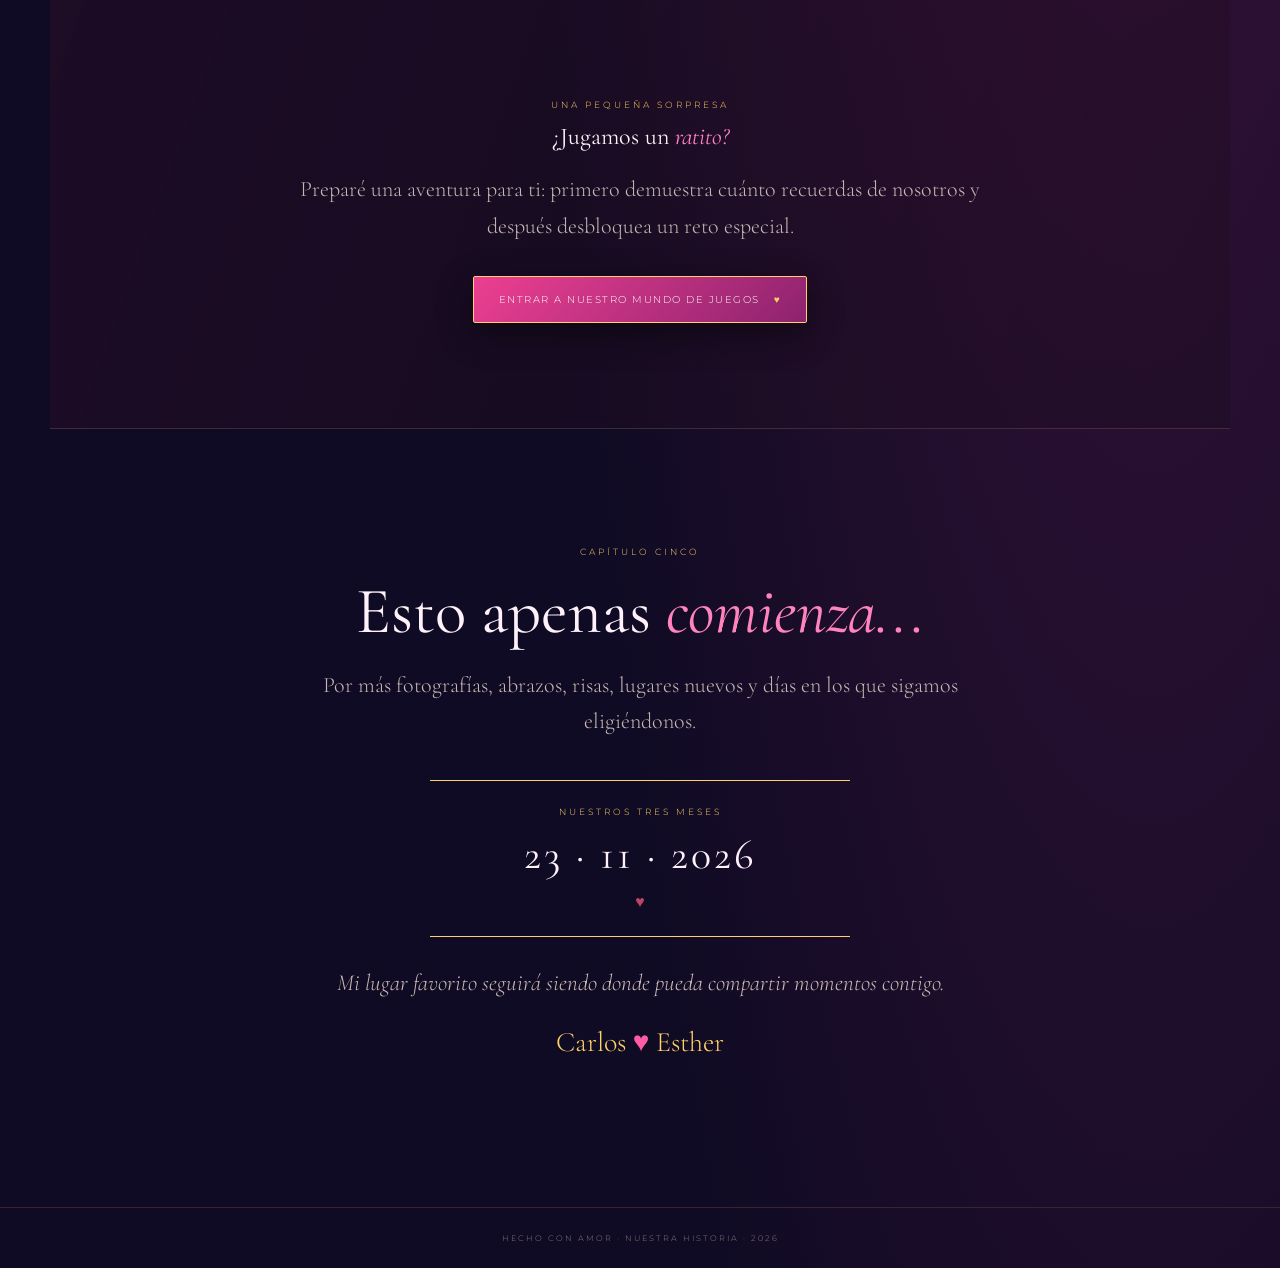
==== commit ccb8f24c: "Add files via upload" ====
--- a/index.html
+++ b/index.html
@@ -156,8 +156,16 @@
         <div class="gold-line"></div>
         <div class="letter letter-blank">
           <p>Mi niña bonita:</p>
-          <div class="write-lines" aria-label="Espacio reservado para escribir tu carta">
-            <span></span><span></span><span></span><span></span><span></span><span></span>
+          <div class="write-lines" aria-label= "espacio para ecribir la carta">
+            <span>No existe poema que describa tu belleza,</span>
+            <span>ni palabras que igualen tanta delicadeza.</span>
+            <span>Eres mi sueño, mi más linda certeza,</span>
+            <span>mi dulce tentación, mis labios de cereza.</span>
+            <span></span>
+            <span>Si el cielo escribiera tu nombre en poesía,</span>
+            <span>ninguna estrella brillaría como tú, vida mía.</span>
+            <span>Y aunque mil versos intentara inventar,</span>
+            <span>jamás serían suficientes para explicar cuánto te puedo amar.</span>
           </div>
           <p class="letter-sign">Con todo mi cariño,<br><strong>Tu Carlos</strong> <span>♥</span></p>
         </div>
